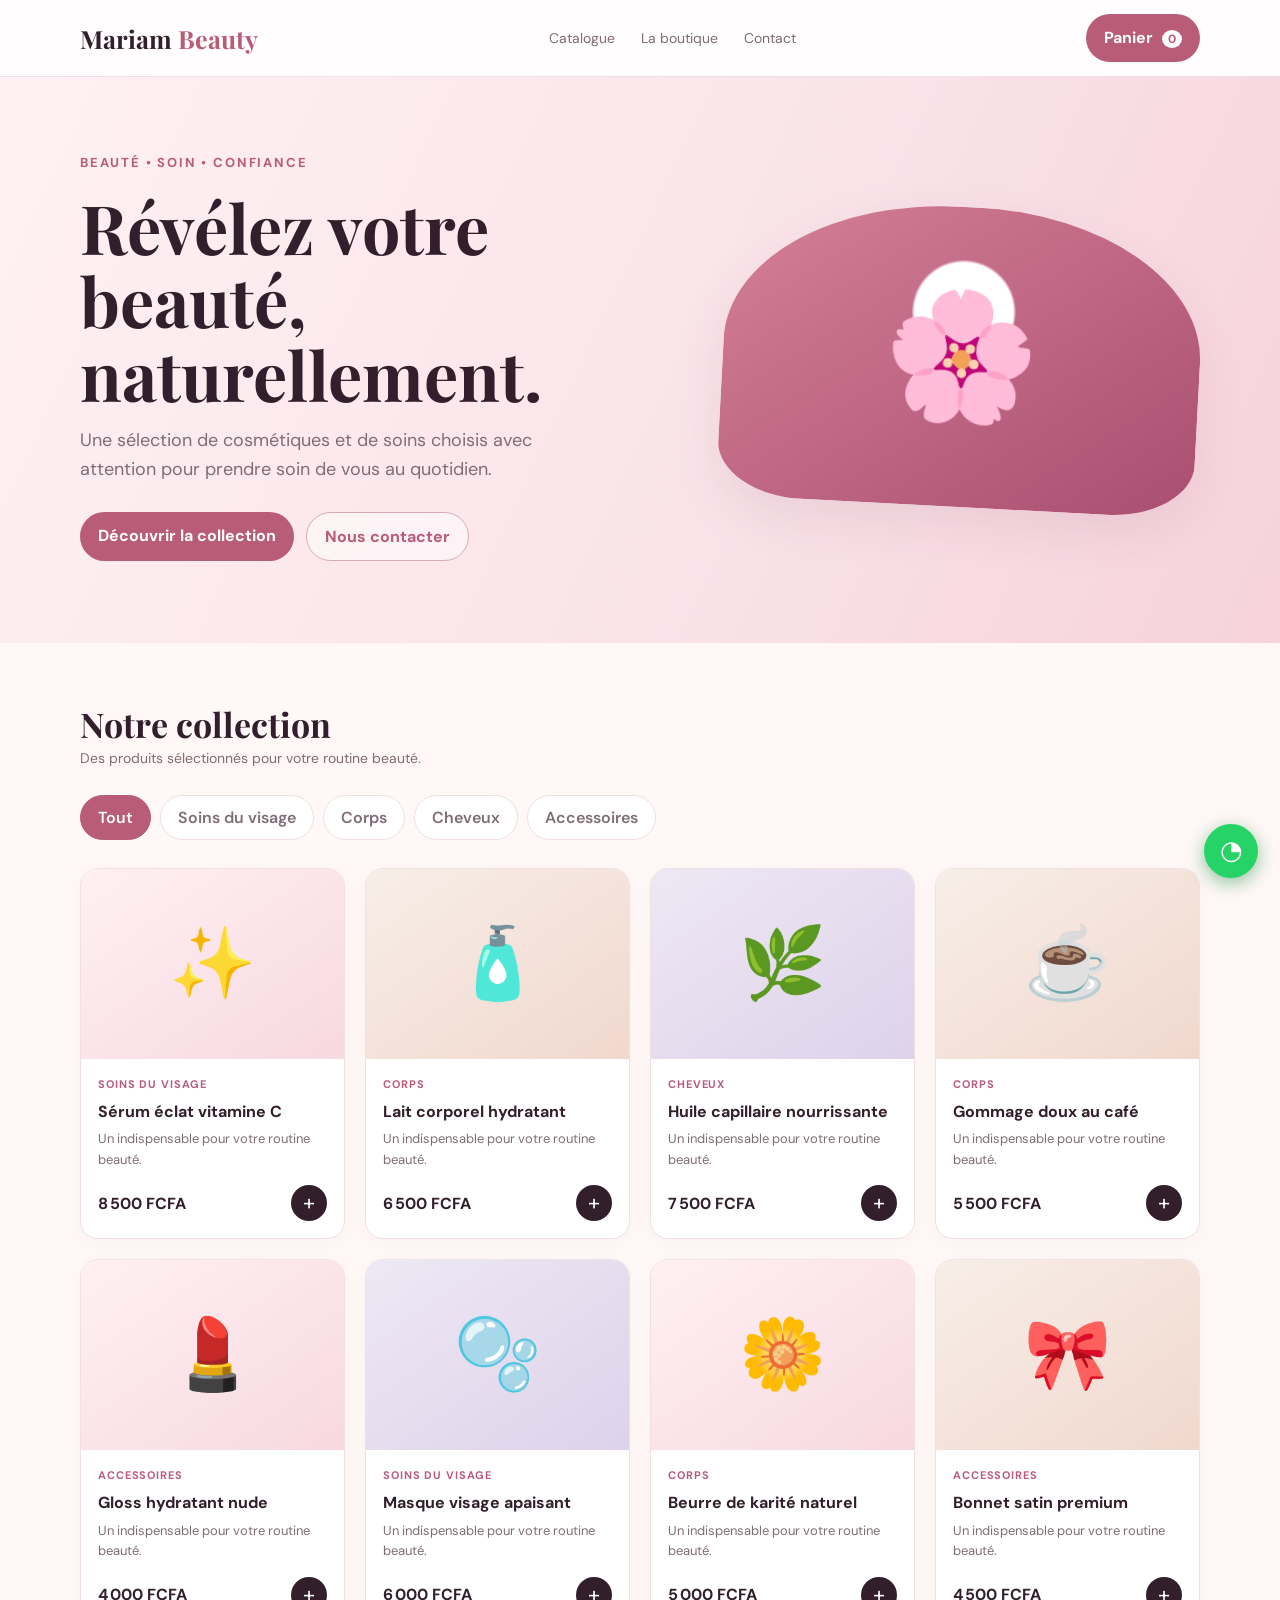
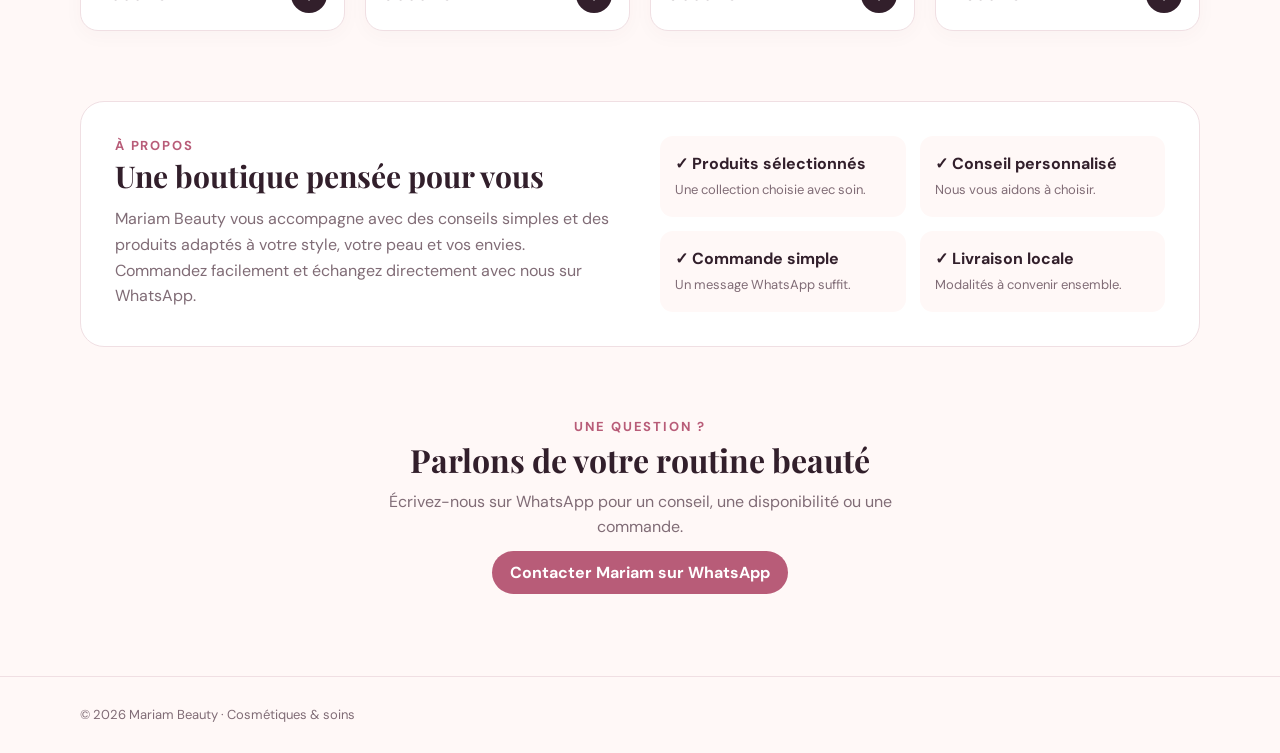
==== projects/mariam/index.html @ 1e23a553 "Add Mariam Beauty demo shop" ====
<!DOCTYPE html>
<html lang="fr">
<head>
  <meta charset="UTF-8">
  <meta name="viewport" content="width=device-width, initial-scale=1.0">
  <meta name="description" content="Mariam Beauty — boutique de cosmétiques et soins de beauté.">
  <title>Mariam Beauty — Cosmétiques & soins</title>
  <link rel="preconnect" href="https://fonts.googleapis.com">
  <link rel="preconnect" href="https://fonts.gstatic.com" crossorigin>
  <link href="https://fonts.googleapis.com/css2?family=DM+Sans:wght@400;500;600;700&family=Playfair+Display:wght@600;700&display=swap" rel="stylesheet">
  <style>
    :root{--ink:#321f2b;--muted:#806c76;--rose:#b85c78;--rose-dark:#93445e;--cream:#fff8f7;--line:#f0dfe3;--white:#fff;--shadow:0 18px 50px #6d354d18}
    *{box-sizing:border-box;margin:0;padding:0} body{font-family:"DM Sans",sans-serif;color:var(--ink);background:var(--cream);font-size:16px;line-height:1.6}
    a{text-decoration:none;color:inherit} button{font:inherit;cursor:pointer;border:0}.container{width:min(1120px,calc(100% - 40px));margin:auto}
    header{background:#fffdfd;border-bottom:1px solid var(--line);position:sticky;top:0;z-index:20}.nav{height:76px;display:flex;align-items:center;justify-content:space-between;gap:24px}
    .logo{font:700 25px "Playfair Display",serif;color:var(--ink)}.logo span{color:var(--rose)}.nav-links{display:flex;gap:26px;color:var(--muted);font-size:14px}.nav-links a:hover{color:var(--rose)}
    .cart-button,.primary{background:var(--rose);color:#fff;border-radius:99px;padding:11px 18px;font-weight:700}.cart-button:hover,.primary:hover{background:var(--rose-dark)}
    .cart-button span{background:#fff;color:var(--rose);border-radius:50%;padding:1px 6px;margin-left:5px;font-size:12px}
    .hero{padding:76px 0 82px;background:linear-gradient(115deg,#fff1f3,#f9e3e9 58%,#f7d2dc);overflow:hidden}.hero-grid{display:grid;grid-template-columns:1.1fr .9fr;align-items:center;gap:60px}.eyebrow{color:var(--rose);font-size:13px;font-weight:700;text-transform:uppercase;letter-spacing:.14em}.hero h1{font:700 clamp(40px,6vw,68px)/1.08 "Playfair Display",serif;margin:16px 0;color:var(--ink)}.hero p{max-width:510px;color:var(--muted);font-size:18px}.hero-actions{display:flex;gap:12px;margin-top:28px;flex-wrap:wrap}.secondary{padding:11px 18px;border:1px solid #d7a9b6;border-radius:99px;color:var(--rose);font-weight:700;background:#ffffff88}.hero-art{min-height:300px;border-radius:48% 48% 18% 18%;background:radial-gradient(circle at 50% 35%,#fff 0 16%,transparent 17%),linear-gradient(145deg,#d58098,#a94e70);display:grid;place-items:center;font-size:125px;box-shadow:var(--shadow);transform:rotate(3deg)}
    main{padding:58px 0 90px}.section-head{display:flex;justify-content:space-between;align-items:end;gap:20px;margin-bottom:25px}.section-head h2{font:700 34px "Playfair Display",serif}.section-head p{color:var(--muted);font-size:14px}
    .categories{display:flex;gap:9px;flex-wrap:wrap;margin-bottom:28px}.category{padding:9px 17px;border-radius:99px;background:#fff;border:1px solid var(--line);color:var(--muted);font-weight:600}.category.active,.category:hover{background:var(--rose);color:#fff;border-color:var(--rose)}
    .products{display:grid;grid-template-columns:repeat(4,1fr);gap:20px}.card{background:#fff;border:1px solid var(--line);border-radius:18px;overflow:hidden;box-shadow:0 5px 20px #6d354d08;transition:.25s}.card:hover{transform:translateY(-5px);box-shadow:var(--shadow)}.visual{height:190px;display:grid;place-items:center;font-size:70px;background:linear-gradient(145deg,#fff0f3,#f7d9e0)}.card:nth-child(2n) .visual{background:linear-gradient(145deg,#f7eee8,#f1d8ce)}.card:nth-child(3n) .visual{background:linear-gradient(145deg,#eee8f4,#ded2ea)}.card-body{padding:17px}.tag{color:var(--rose);font-size:11px;text-transform:uppercase;font-weight:700;letter-spacing:.08em}.card h3{font-size:16px;margin:5px 0}.card p{color:var(--muted);font-size:13px;min-height:42px}.card-foot{display:flex;align-items:center;justify-content:space-between;margin-top:14px}.price{font-weight:700;color:var(--ink)}.add{width:36px;height:36px;border-radius:50%;background:var(--ink);color:#fff;font-size:22px;line-height:1}.add:hover{background:var(--rose)}
    .about{margin-top:70px;background:#fff;border:1px solid var(--line);border-radius:24px;padding:34px;display:grid;grid-template-columns:1fr 1fr;gap:40px}.about h2{font:700 30px "Playfair Display",serif}.about p{color:var(--muted);margin-top:10px}.benefits{display:grid;grid-template-columns:1fr 1fr;gap:14px;align-content:center}.benefit{padding:15px;background:var(--cream);border-radius:13px}.benefit strong{display:block}.benefit span{font-size:13px;color:var(--muted)}
    .overlay{position:fixed;inset:0;background:#321f2b80;z-index:30;opacity:0;pointer-events:none;transition:.25s}.overlay.open{opacity:1;pointer-events:auto}.drawer{position:absolute;right:0;top:0;height:100%;width:min(430px,100%);background:#fff;padding:25px;display:flex;flex-direction:column;transform:translateX(100%);transition:.3s}.overlay.open .drawer{transform:none}.drawer-head{display:flex;justify-content:space-between;align-items:center;border-bottom:1px solid var(--line);padding-bottom:18px}.drawer-head h2{font:700 25px "Playfair Display",serif}.close{background:none;font-size:28px;color:var(--muted)}.cart-items{flex:1;overflow:auto;padding:20px 0}.empty{text-align:center;color:var(--muted);margin-top:60px}.cart-row{display:grid;grid-template-columns:48px 1fr auto;align-items:center;gap:12px;padding:12px 0;border-bottom:1px solid var(--line)}.cart-row .mini{height:48px;border-radius:10px;background:#f9e2e8;display:grid;place-items:center;font-size:24px}.cart-row small{display:block;color:var(--rose)}.qty{display:flex;align-items:center;gap:7px}.qty button{width:24px;height:24px;border-radius:50%;background:var(--cream)}.drawer-foot{border-top:1px solid var(--line);padding-top:18px}.total{display:flex;justify-content:space-between;font-weight:700;font-size:18px;margin-bottom:14px}.checkout{display:block;text-align:center;width:100%;padding:13px;border-radius:10px;background:#25d366;color:#fff;font-weight:700}.note{font-size:12px;color:var(--muted);text-align:center;margin-top:10px}
    footer{padding:28px 0;color:var(--muted);font-size:13px;border-top:1px solid var(--line)}.whatsapp{position:fixed;right:22px;bottom:22px;background:#25d366;color:#fff;width:54px;height:54px;border-radius:50%;display:grid;place-items:center;font-size:26px;box-shadow:0 5px 18px #1b8f4580;z-index:10}
    @media(max-width:800px){.nav-links{display:none}.hero-grid,.about{grid-template-columns:1fr}.hero-art{max-width:330px;margin:auto}.products{grid-template-columns:repeat(2,1fr)}.about{padding:25px}.section-head{display:block}.section-head p{margin-top:5px}}
    @media(max-width:480px){.container{width:min(100% - 28px,1120px)}.nav{height:68px}.hero{padding:55px 0}.products{grid-template-columns:1fr 1fr;gap:11px}.visual{height:140px;font-size:52px}.card-body{padding:12px}.card p{font-size:12px}.price{font-size:14px}.hero-art{min-height:220px;font-size:90px}.benefits{grid-template-columns:1fr}}
  </style>
</head>
<body>
  <header><div class="container nav"><a class="logo" href="#">Mariam <span>Beauty</span></a><nav class="nav-links"><a href="#catalogue">Catalogue</a><a href="#about">La boutique</a><a href="#contact">Contact</a></nav><button class="cart-button" id="openCart">Panier <span id="cartCount">0</span></button></div></header>
  <section class="hero"><div class="container hero-grid"><div><div class="eyebrow">Beauté • soin • confiance</div><h1>Révélez votre beauté, naturellement.</h1><p>Une sélection de cosmétiques et de soins choisis avec attention pour prendre soin de vous au quotidien.</p><div class="hero-actions"><a class="primary" href="#catalogue">Découvrir la collection</a><a class="secondary" href="#contact">Nous contacter</a></div></div><div class="hero-art" aria-label="Illustration de produits de beauté">🌸</div></div></section>
  <main class="container">
    <section id="catalogue"><div class="section-head"><div><h2>Notre collection</h2><p>Des produits sélectionnés pour votre routine beauté.</p></div></div><div class="categories"><button class="category active" data-category="all">Tout</button><button class="category" data-category="skincare">Soins du visage</button><button class="category" data-category="body">Corps</button><button class="category" data-category="hair">Cheveux</button><button class="category" data-category="accessories">Accessoires</button></div><div class="products" id="products"></div></section>
    <section class="about" id="about"><div><div class="eyebrow">À propos</div><h2>Une boutique pensée pour vous</h2><p>Mariam Beauty vous accompagne avec des conseils simples et des produits adaptés à votre style, votre peau et vos envies. Commandez facilement et échangez directement avec nous sur WhatsApp.</p></div><div class="benefits"><div class="benefit"><strong>✓ Produits sélectionnés</strong><span>Une collection choisie avec soin.</span></div><div class="benefit"><strong>✓ Conseil personnalisé</strong><span>Nous vous aidons à choisir.</span></div><div class="benefit"><strong>✓ Commande simple</strong><span>Un message WhatsApp suffit.</span></div><div class="benefit"><strong>✓ Livraison locale</strong><span>Modalités à convenir ensemble.</span></div></div></section>
    <section id="contact" style="padding-top:70px;text-align:center"><div class="eyebrow">Une question ?</div><h2 style="font:700 32px 'Playfair Display',serif">Parlons de votre routine beauté</h2><p style="color:var(--muted);margin:8px auto 20px;max-width:550px">Écrivez-nous sur WhatsApp pour un conseil, une disponibilité ou une commande.</p><a class="primary" id="contactLink" href="#" target="_blank">Contacter Mariam sur WhatsApp</a></section>
  </main>
  <footer><div class="container">© 2026 Mariam Beauty · Cosmétiques & soins</div></footer>
  <a class="whatsapp" id="floatingWhatsapp" href="#" target="_blank" aria-label="Contacter Mariam sur WhatsApp">◔</a>
  <div class="overlay" id="overlay"><aside class="drawer"><div class="drawer-head"><h2>Votre panier</h2><button class="close" id="closeCart" aria-label="Fermer">×</button></div><div class="cart-items" id="cartItems"><div class="empty">Votre panier est vide.<br>Ajoutez un produit pour commencer.</div></div><div class="drawer-foot"><div class="total"><span>Total estimé</span><span id="cartTotal">0 FCFA</span></div><a class="checkout" id="checkout" href="#" target="_blank">Commander sur WhatsApp</a><p class="note">La commande sera confirmée avec Mariam par WhatsApp.</p></div></aside></div>
  <script>
    // Remplacer ce numéro par le WhatsApp réel de la boutique avant livraison.
    const SHOP_WHATSAPP = "22670000000";
    const products = [
      {id:1,name:"Sérum éclat vitamine C",category:"skincare",label:"Soins du visage",price:8500,emoji:"✨"},
      {id:2,name:"Lait corporel hydratant",category:"body",label:"Corps",price:6500,emoji:"🧴"},
      {id:3,name:"Huile capillaire nourrissante",category:"hair",label:"Cheveux",price:7500,emoji:"🌿"},
      {id:4,name:"Gommage doux au café",category:"body",label:"Corps",price:5500,emoji:"☕"},
      {id:5,name:"Gloss hydratant nude",category:"accessories",label:"Accessoires",price:4000,emoji:"💄"},
      {id:6,name:"Masque visage apaisant",category:"skincare",label:"Soins du visage",price:6000,emoji:"🫧"},
      {id:7,name:"Beurre de karité naturel",category:"body",label:"Corps",price:5000,emoji:"🌼"},
      {id:8,name:"Bonnet satin premium",category:"accessories",label:"Accessoires",price:4500,emoji:"🎀"}
    ];
    let cart = [];
    const money = value => `${value.toLocaleString("fr-FR")} FCFA`;
    const whatsapp = message => `https://wa.me/${SHOP_WHATSAPP}?text=${encodeURIComponent(message)}`;
    function renderProducts(category = "all") {
      document.querySelector("#products").innerHTML = products.filter(p => category === "all" || p.category === category).map(p => `<article class="card"><div class="visual">${p.emoji}</div><div class="card-body"><div class="tag">${p.label}</div><h3>${p.name}</h3><p>Un indispensable pour votre routine beauté.</p><div class="card-foot"><span class="price">${money(p.price)}</span><button class="add" data-add="${p.id}" aria-label="Ajouter ${p.name}">+</button></div></div></article>`).join("");
    }
    function renderCart() {
      const items = cart.map(item => { const p = products.find(product => product.id === item.id); return `<div class="cart-row"><div class="mini">${p.emoji}</div><div><strong>${p.name}</strong><small>${money(p.price)}</small></div><div class="qty"><button data-minus="${p.id}">−</button><b>${item.qty}</b><button data-plus="${p.id}">+</button></div></div>`; }).join("");
      document.querySelector("#cartItems").innerHTML = items || '<div class="empty">Votre panier est vide.<br>Ajoutez un produit pour commencer.</div>';
      const count = cart.reduce((sum, item) => sum + item.qty, 0), total = cart.reduce((sum, item) => sum + products.find(p => p.id === item.id).price * item.qty, 0);
      document.querySelector("#cartCount").textContent = count; document.querySelector("#cartTotal").textContent = money(total);
      const summary = cart.map(item => { const p = products.find(product => product.id === item.id); return `- ${p.name} x${item.qty}`; }).join("%0A");
      const order = `Bonjour Mariam, je souhaite commander :%0A${summary}%0A%0ATotal estimé : ${money(total)}`;
      document.querySelector("#checkout").href = whatsapp(order);
    }
    document.addEventListener("click", event => {
      const add = event.target.closest("[data-add]"); if (add) { const id = Number(add.dataset.add), item = cart.find(i => i.id === id); item ? item.qty++ : cart.push({id,qty:1}); renderCart(); }
      const plus = event.target.closest("[data-plus]"); if (plus) { cart.find(i => i.id === Number(plus.dataset.plus)).qty++; renderCart(); }
      const minus = event.target.closest("[data-minus]"); if (minus) { const item = cart.find(i => i.id === Number(minus.dataset.minus)); item.qty--; if (!item.qty) cart = cart.filter(i => i !== item); renderCart(); }
      const category = event.target.closest("[data-category]"); if (category) { document.querySelectorAll(".category").forEach(btn => btn.classList.remove("active")); category.classList.add("active"); renderProducts(category.dataset.category); }
    });
    const message = "Bonjour Mariam, je souhaite avoir des informations sur vos produits.";
    document.querySelector("#contactLink").href = whatsapp(message); document.querySelector("#floatingWhatsapp").href = whatsapp(message);
    document.querySelector("#openCart").onclick = () => document.querySelector("#overlay").classList.add("open");
    document.querySelector("#closeCart").onclick = () => document.querySelector("#overlay").classList.remove("open");
    document.querySelector("#overlay").onclick = event => { if (event.target.id === "overlay") event.currentTarget.classList.remove("open"); };
    renderProducts(); renderCart();
  </script>
</body>
</html>
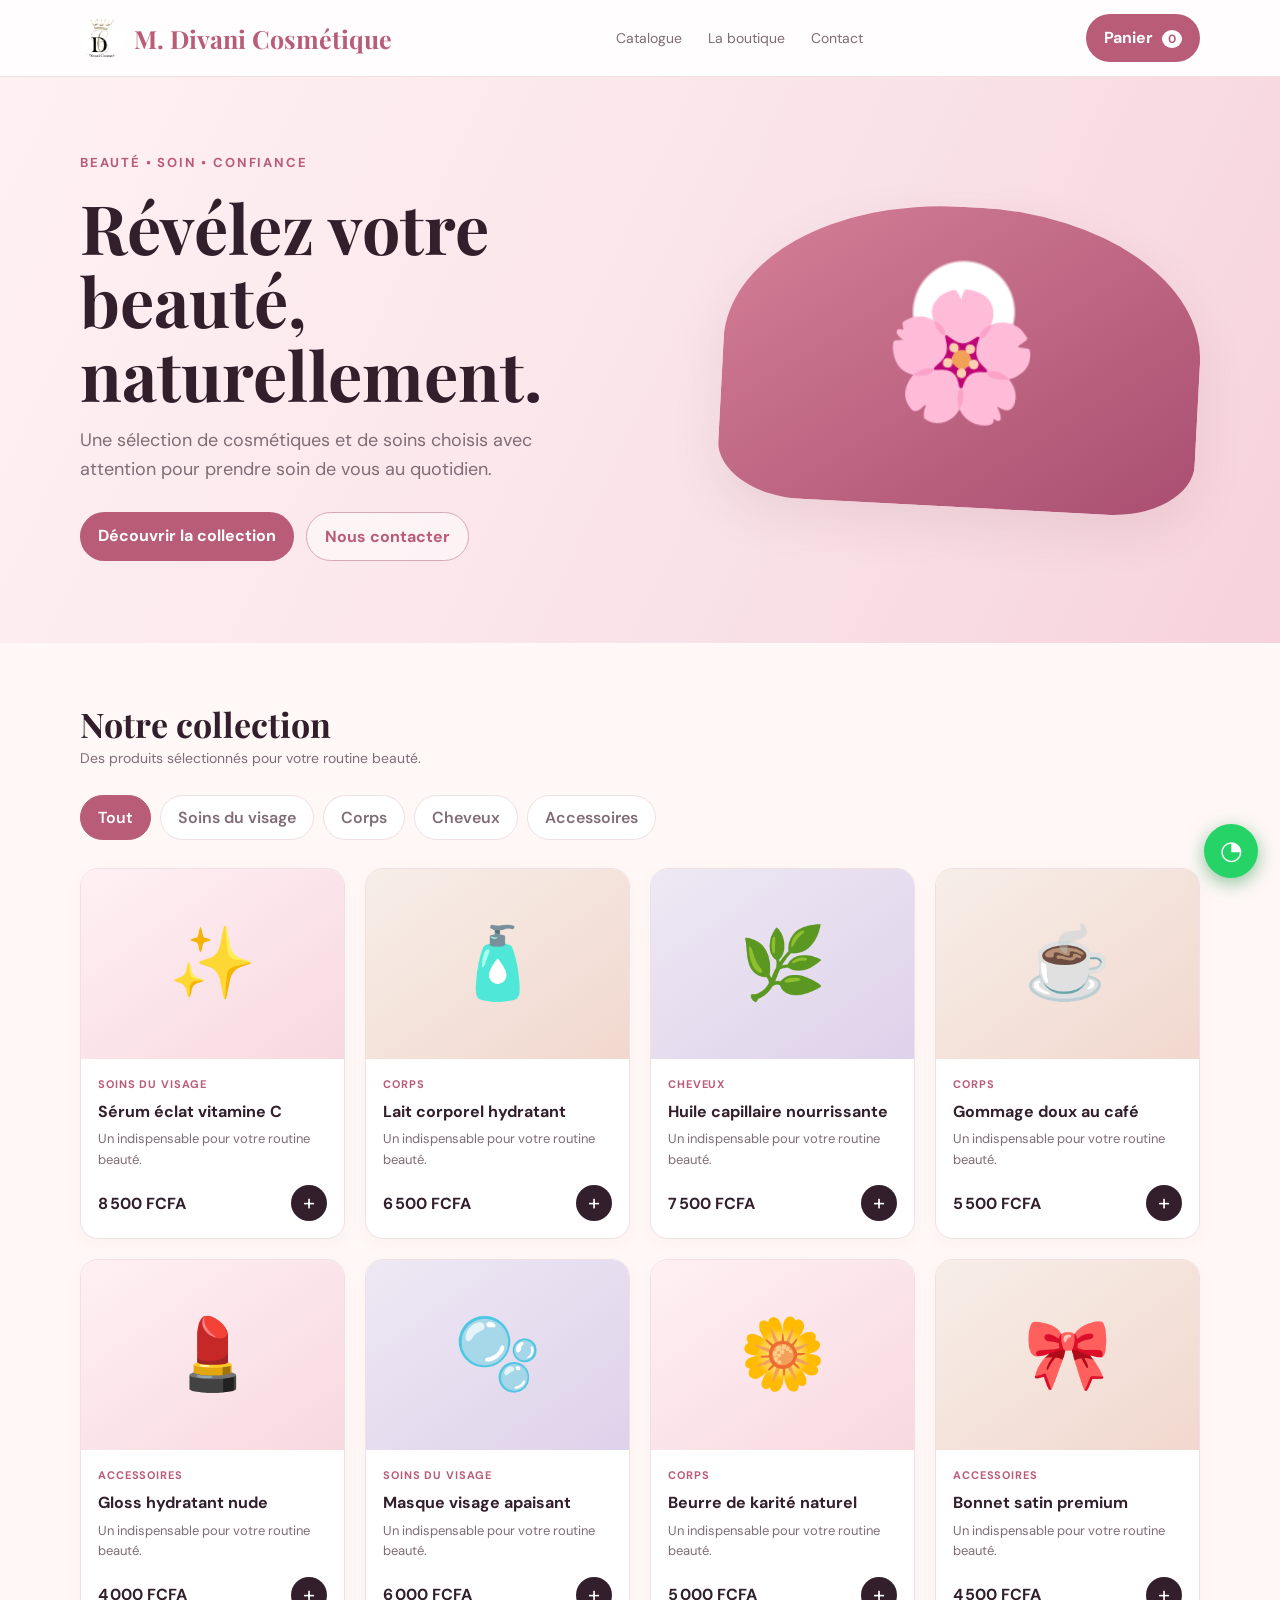
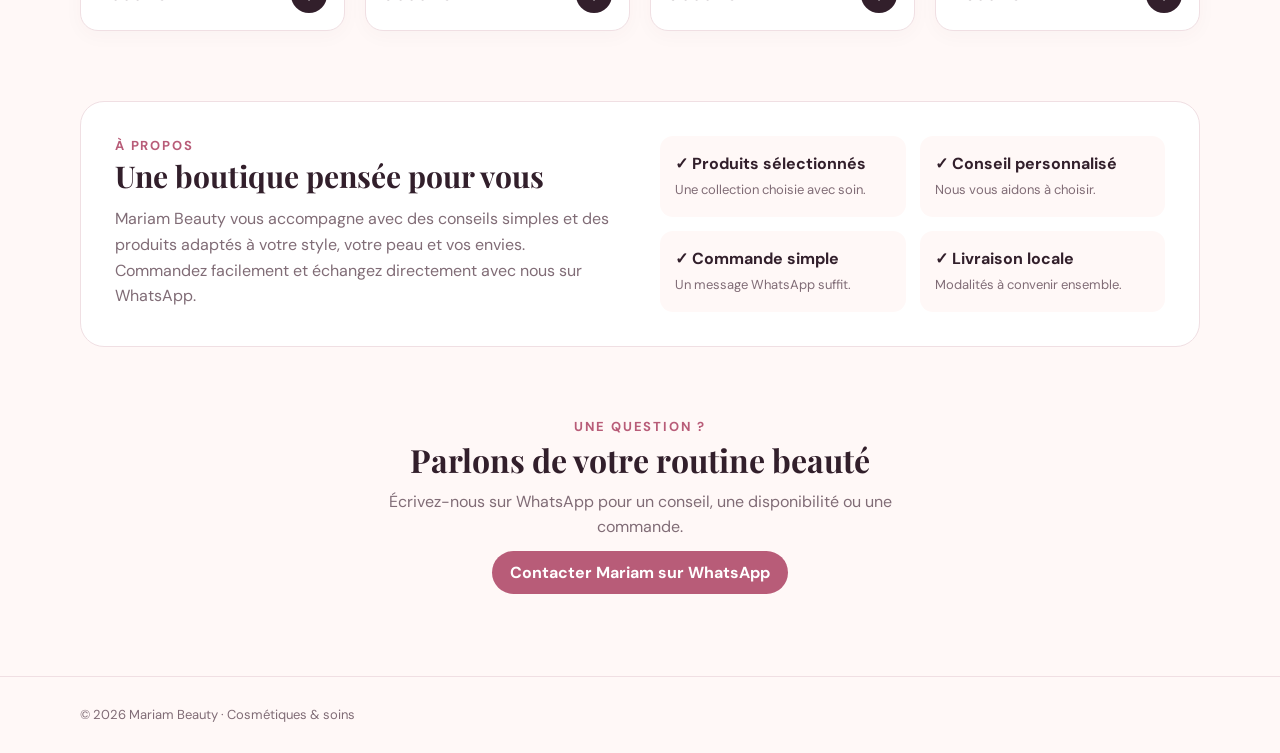
==== commit ec936e16: "Use Mariam Cosmétique logo in demo" ====
--- a/projects/mariam/index.html
+++ b/projects/mariam/index.html
@@ -13,7 +13,7 @@
     *{box-sizing:border-box;margin:0;padding:0} body{font-family:"DM Sans",sans-serif;color:var(--ink);background:var(--cream);font-size:16px;line-height:1.6}
     a{text-decoration:none;color:inherit} button{font:inherit;cursor:pointer;border:0}.container{width:min(1120px,calc(100% - 40px));margin:auto}
     header{background:#fffdfd;border-bottom:1px solid var(--line);position:sticky;top:0;z-index:20}.nav{height:76px;display:flex;align-items:center;justify-content:space-between;gap:24px}
-    .logo{font:700 25px "Playfair Display",serif;color:var(--ink)}.logo span{color:var(--rose)}.nav-links{display:flex;gap:26px;color:var(--muted);font-size:14px}.nav-links a:hover{color:var(--rose)}
+    .logo{display:flex;align-items:center;gap:10px;font:700 25px "Playfair Display",serif;color:var(--ink)}.logo img{width:44px;height:44px;object-fit:contain;border-radius:50%}.logo span{color:var(--rose)}.nav-links{display:flex;gap:26px;color:var(--muted);font-size:14px}.nav-links a:hover{color:var(--rose)}
     .cart-button,.primary{background:var(--rose);color:#fff;border-radius:99px;padding:11px 18px;font-weight:700}.cart-button:hover,.primary:hover{background:var(--rose-dark)}
     .cart-button span{background:#fff;color:var(--rose);border-radius:50%;padding:1px 6px;margin-left:5px;font-size:12px}
     .hero{padding:76px 0 82px;background:linear-gradient(115deg,#fff1f3,#f9e3e9 58%,#f7d2dc);overflow:hidden}.hero-grid{display:grid;grid-template-columns:1.1fr .9fr;align-items:center;gap:60px}.eyebrow{color:var(--rose);font-size:13px;font-weight:700;text-transform:uppercase;letter-spacing:.14em}.hero h1{font:700 clamp(40px,6vw,68px)/1.08 "Playfair Display",serif;margin:16px 0;color:var(--ink)}.hero p{max-width:510px;color:var(--muted);font-size:18px}.hero-actions{display:flex;gap:12px;margin-top:28px;flex-wrap:wrap}.secondary{padding:11px 18px;border:1px solid #d7a9b6;border-radius:99px;color:var(--rose);font-weight:700;background:#ffffff88}.hero-art{min-height:300px;border-radius:48% 48% 18% 18%;background:radial-gradient(circle at 50% 35%,#fff 0 16%,transparent 17%),linear-gradient(145deg,#d58098,#a94e70);display:grid;place-items:center;font-size:125px;box-shadow:var(--shadow);transform:rotate(3deg)}
@@ -28,7 +28,7 @@
   </style>
 </head>
 <body>
-  <header><div class="container nav"><a class="logo" href="#">Mariam <span>Beauty</span></a><nav class="nav-links"><a href="#catalogue">Catalogue</a><a href="#about">La boutique</a><a href="#contact">Contact</a></nav><button class="cart-button" id="openCart">Panier <span id="cartCount">0</span></button></div></header>
+  <header><div class="container nav"><a class="logo" href="#"><img src="assets/logo.png" alt="Logo M. Divani Cosmétique"><span>M. Divani Cosmétique</span></a><nav class="nav-links"><a href="#catalogue">Catalogue</a><a href="#about">La boutique</a><a href="#contact">Contact</a></nav><button class="cart-button" id="openCart">Panier <span id="cartCount">0</span></button></div></header>
   <section class="hero"><div class="container hero-grid"><div><div class="eyebrow">Beauté • soin • confiance</div><h1>Révélez votre beauté, naturellement.</h1><p>Une sélection de cosmétiques et de soins choisis avec attention pour prendre soin de vous au quotidien.</p><div class="hero-actions"><a class="primary" href="#catalogue">Découvrir la collection</a><a class="secondary" href="#contact">Nous contacter</a></div></div><div class="hero-art" aria-label="Illustration de produits de beauté">🌸</div></div></section>
   <main class="container">
     <section id="catalogue"><div class="section-head"><div><h2>Notre collection</h2><p>Des produits sélectionnés pour votre routine beauté.</p></div></div><div class="categories"><button class="category active" data-category="all">Tout</button><button class="category" data-category="skincare">Soins du visage</button><button class="category" data-category="body">Corps</button><button class="category" data-category="hair">Cheveux</button><button class="category" data-category="accessories">Accessoires</button></div><div class="products" id="products"></div></section>
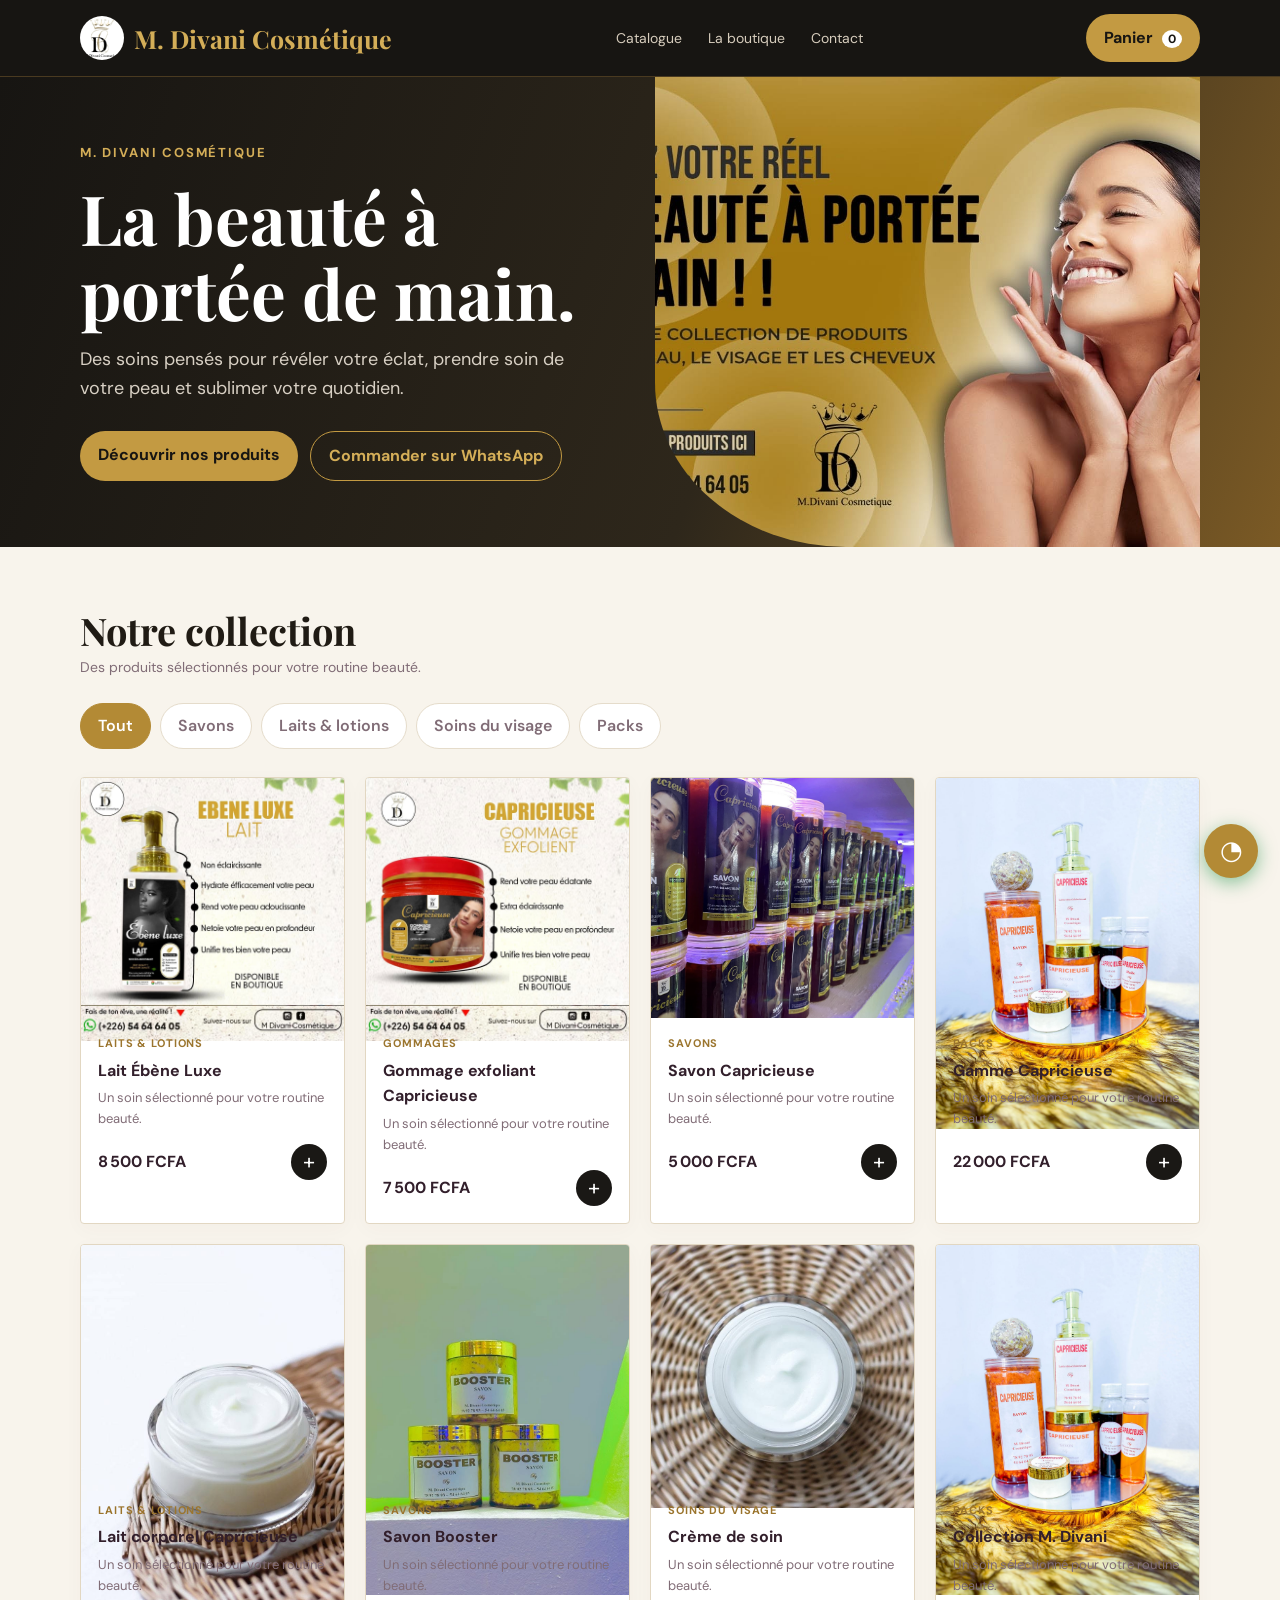
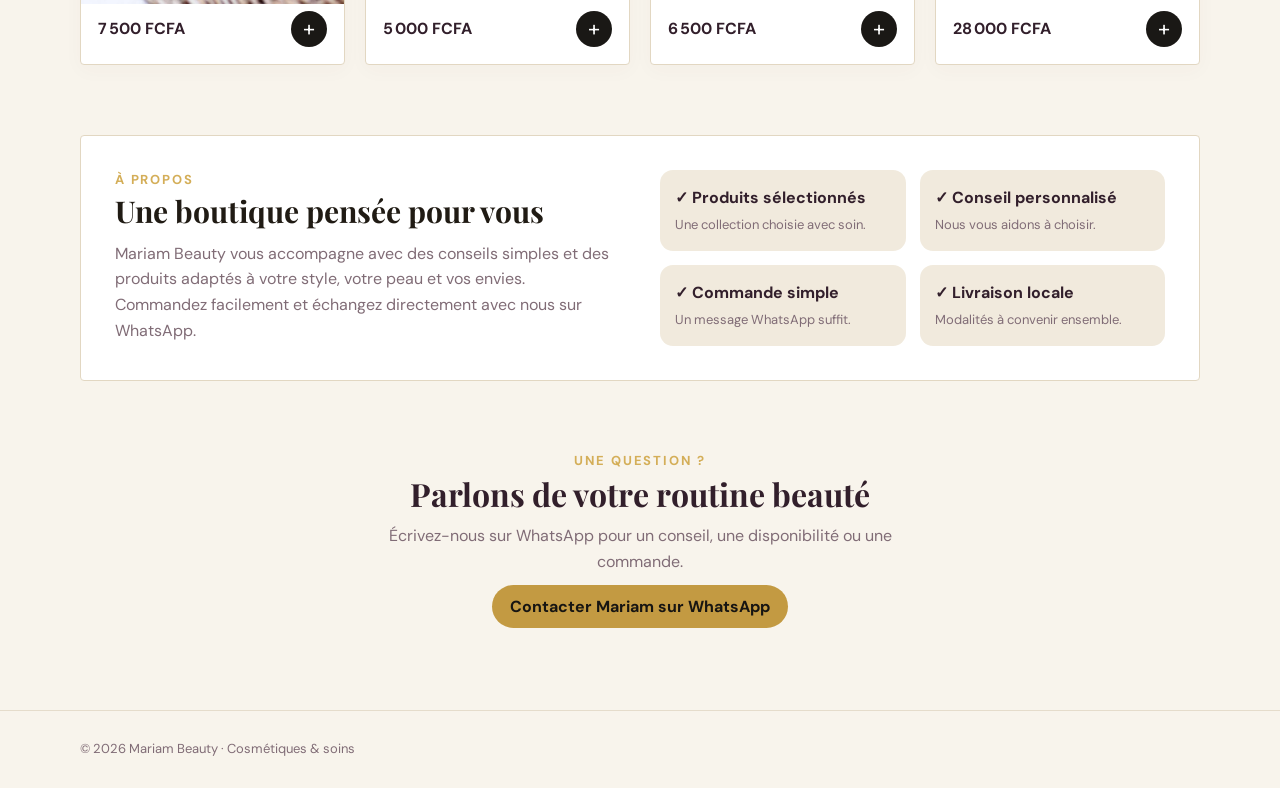
==== commit 97a0feff: "Redesign Mariam demo with branded product imagery" ====
--- a/projects/mariam/index.html
+++ b/projects/mariam/index.html
@@ -25,13 +25,19 @@
     footer{padding:28px 0;color:var(--muted);font-size:13px;border-top:1px solid var(--line)}.whatsapp{position:fixed;right:22px;bottom:22px;background:#25d366;color:#fff;width:54px;height:54px;border-radius:50%;display:grid;place-items:center;font-size:26px;box-shadow:0 5px 18px #1b8f4580;z-index:10}
     @media(max-width:800px){.nav-links{display:none}.hero-grid,.about{grid-template-columns:1fr}.hero-art{max-width:330px;margin:auto}.products{grid-template-columns:repeat(2,1fr)}.about{padding:25px}.section-head{display:block}.section-head p{margin-top:5px}}
     @media(max-width:480px){.container{width:min(100% - 28px,1120px)}.nav{height:68px}.hero{padding:55px 0}.products{grid-template-columns:1fr 1fr;gap:11px}.visual{height:140px;font-size:52px}.card-body{padding:12px}.card p{font-size:12px}.price{font-size:14px}.hero-art{min-height:220px;font-size:90px}.benefits{grid-template-columns:1fr}}
+    /* M. Divani visual direction */
+    :root{--primary:#b38a35;--primary-dark:#8b6821;--accent:#161616;--dark:#111;--dark2:#28231a;--rose:#b38a35;--rose-dark:#8b6821;--cream:#f8f4ec;--line:#e5dccb;--shadow:0 18px 55px #5b431b22}
+    header{background:#171512;color:#fff;border-bottom-color:#4a3a20}.logo{color:#fff}.logo span{color:#d4ae58}.nav-links{color:#d7cdbd}.nav-links a:hover{color:#d4ae58}.cart-button{background:#c39a42;color:#171512}.cart-button span{color:#171512}
+    .hero{background:linear-gradient(110deg,#171512 0%,#2e271b 58%,#7b5a25 100%);padding:0;color:#fff}.hero-grid{grid-template-columns:1fr 1fr;gap:30px}.hero h1{color:#fff;font-size:clamp(38px,5.4vw,70px)}.hero p{color:#d8d0c4}.hero-art{min-height:470px;border-radius:0;background:none;transform:none;box-shadow:none;position:relative}.hero-art img{width:100%;height:100%;min-height:470px;object-fit:cover;object-position:center;border-radius:0 0 0 35%;filter:saturate(.9)}
+    .eyebrow{color:#d4ae58}.primary{background:#c39a42;color:#171512}.secondary{border-color:#c39a42;color:#d4ae58;background:transparent}
+    main{background:#f8f4ec}.section-head h2,.about h2,.drawer-head h2{color:#201b14}.section-head h2{font-size:38px}.category.active,.category:hover{background:#b38a35;border-color:#b38a35}.card{border-color:#e2d7c2;border-radius:4px}.card:hover{border-color:#b38a35}.visual{height:240px;background:#f1eadd!important;padding:0}.visual img{width:100%;height:100%;object-fit:cover}.tag{color:#9b752e}.add{background:#1a1815}.add:hover{background:#b38a35}    .about{border-radius:4px;border-color:#e2d7c2}.benefit{background:#f1eadd}.whatsapp{background:#b38a35}.checkout{background:#25d366}.cart-row .mini img{width:48px;height:48px;object-fit:cover;border-radius:10px}
   </style>
 </head>
 <body>
   <header><div class="container nav"><a class="logo" href="#"><img src="assets/logo.png" alt="Logo M. Divani Cosmétique"><span>M. Divani Cosmétique</span></a><nav class="nav-links"><a href="#catalogue">Catalogue</a><a href="#about">La boutique</a><a href="#contact">Contact</a></nav><button class="cart-button" id="openCart">Panier <span id="cartCount">0</span></button></div></header>
-  <section class="hero"><div class="container hero-grid"><div><div class="eyebrow">Beauté • soin • confiance</div><h1>Révélez votre beauté, naturellement.</h1><p>Une sélection de cosmétiques et de soins choisis avec attention pour prendre soin de vous au quotidien.</p><div class="hero-actions"><a class="primary" href="#catalogue">Découvrir la collection</a><a class="secondary" href="#contact">Nous contacter</a></div></div><div class="hero-art" aria-label="Illustration de produits de beauté">🌸</div></div></section>
+  <section class="hero"><div class="container hero-grid"><div><div class="eyebrow">M. Divani Cosmétique</div><h1>La beauté à portée de main.</h1><p>Des soins pensés pour révéler votre éclat, prendre soin de votre peau et sublimer votre quotidien.</p><div class="hero-actions"><a class="primary" href="#catalogue">Découvrir nos produits</a><a class="secondary" href="#contact">Commander sur WhatsApp</a></div></div><div class="hero-art" aria-label="Collection M. Divani Cosmétique"><img src="assets/hero.png" alt="M. Divani Cosmétique — la beauté à portée de main"></div></div></section>
   <main class="container">
-    <section id="catalogue"><div class="section-head"><div><h2>Notre collection</h2><p>Des produits sélectionnés pour votre routine beauté.</p></div></div><div class="categories"><button class="category active" data-category="all">Tout</button><button class="category" data-category="skincare">Soins du visage</button><button class="category" data-category="body">Corps</button><button class="category" data-category="hair">Cheveux</button><button class="category" data-category="accessories">Accessoires</button></div><div class="products" id="products"></div></section>
+    <section id="catalogue"><div class="section-head"><div><h2>Notre collection</h2><p>Des produits sélectionnés pour votre routine beauté.</p></div></div><div class="categories"><button class="category active" data-category="all">Tout</button><button class="category" data-category="soaps">Savons</button><button class="category" data-category="body">Laits & lotions</button><button class="category" data-category="skincare">Soins du visage</button><button class="category" data-category="packs">Packs</button></div><div class="products" id="products"></div></section>
     <section class="about" id="about"><div><div class="eyebrow">À propos</div><h2>Une boutique pensée pour vous</h2><p>Mariam Beauty vous accompagne avec des conseils simples et des produits adaptés à votre style, votre peau et vos envies. Commandez facilement et échangez directement avec nous sur WhatsApp.</p></div><div class="benefits"><div class="benefit"><strong>✓ Produits sélectionnés</strong><span>Une collection choisie avec soin.</span></div><div class="benefit"><strong>✓ Conseil personnalisé</strong><span>Nous vous aidons à choisir.</span></div><div class="benefit"><strong>✓ Commande simple</strong><span>Un message WhatsApp suffit.</span></div><div class="benefit"><strong>✓ Livraison locale</strong><span>Modalités à convenir ensemble.</span></div></div></section>
     <section id="contact" style="padding-top:70px;text-align:center"><div class="eyebrow">Une question ?</div><h2 style="font:700 32px 'Playfair Display',serif">Parlons de votre routine beauté</h2><p style="color:var(--muted);margin:8px auto 20px;max-width:550px">Écrivez-nous sur WhatsApp pour un conseil, une disponibilité ou une commande.</p><a class="primary" id="contactLink" href="#" target="_blank">Contacter Mariam sur WhatsApp</a></section>
   </main>
@@ -42,23 +48,23 @@
     // Remplacer ce numéro par le WhatsApp réel de la boutique avant livraison.
     const SHOP_WHATSAPP = "22670000000";
     const products = [
-      {id:1,name:"Sérum éclat vitamine C",category:"skincare",label:"Soins du visage",price:8500,emoji:"✨"},
-      {id:2,name:"Lait corporel hydratant",category:"body",label:"Corps",price:6500,emoji:"🧴"},
-      {id:3,name:"Huile capillaire nourrissante",category:"hair",label:"Cheveux",price:7500,emoji:"🌿"},
-      {id:4,name:"Gommage doux au café",category:"body",label:"Corps",price:5500,emoji:"☕"},
-      {id:5,name:"Gloss hydratant nude",category:"accessories",label:"Accessoires",price:4000,emoji:"💄"},
-      {id:6,name:"Masque visage apaisant",category:"skincare",label:"Soins du visage",price:6000,emoji:"🫧"},
-      {id:7,name:"Beurre de karité naturel",category:"body",label:"Corps",price:5000,emoji:"🌼"},
-      {id:8,name:"Bonnet satin premium",category:"accessories",label:"Accessoires",price:4500,emoji:"🎀"}
+      {id:1,name:"Lait Ébène Luxe",category:"body",label:"Laits & lotions",price:8500,image:"assets/ebene-luxe.png"},
+      {id:2,name:"Gommage exfoliant Capricieuse",category:"body",label:"Gommages",price:7500,image:"assets/capricieuse-gommage.png"},
+      {id:3,name:"Savon Capricieuse",category:"body",label:"Savons",price:5000,image:"assets/products-row.png"},
+      {id:4,name:"Gamme Capricieuse",category:"packs",label:"Packs",price:22000,image:"assets/products-set.png"},
+      {id:5,name:"Lait corporel Capricieuse",category:"body",label:"Laits & lotions",price:7500,image:"assets/cream-side.png"},
+      {id:6,name:"Savon Booster",category:"soaps",label:"Savons",price:5000,image:"assets/booster.png"},
+      {id:7,name:"Crème de soin",category:"skincare",label:"Soins du visage",price:6500,image:"assets/cream-top.png"},
+      {id:8,name:"Collection M. Divani",category:"packs",label:"Packs",price:28000,image:"assets/products-set.png"}
     ];
     let cart = [];
     const money = value => `${value.toLocaleString("fr-FR")} FCFA`;
     const whatsapp = message => `https://wa.me/${SHOP_WHATSAPP}?text=${encodeURIComponent(message)}`;
     function renderProducts(category = "all") {
-      document.querySelector("#products").innerHTML = products.filter(p => category === "all" || p.category === category).map(p => `<article class="card"><div class="visual">${p.emoji}</div><div class="card-body"><div class="tag">${p.label}</div><h3>${p.name}</h3><p>Un indispensable pour votre routine beauté.</p><div class="card-foot"><span class="price">${money(p.price)}</span><button class="add" data-add="${p.id}" aria-label="Ajouter ${p.name}">+</button></div></div></article>`).join("");
+      document.querySelector("#products").innerHTML = products.filter(p => category === "all" || p.category === category).map(p => `<article class="card"><div class="visual"><img src="${p.image}" alt="${p.name}"></div><div class="card-body"><div class="tag">${p.label}</div><h3>${p.name}</h3><p>Un soin sélectionné pour votre routine beauté.</p><div class="card-foot"><span class="price">${money(p.price)}</span><button class="add" data-add="${p.id}" aria-label="Ajouter ${p.name}">+</button></div></div></article>`).join("");
     }
     function renderCart() {
-      const items = cart.map(item => { const p = products.find(product => product.id === item.id); return `<div class="cart-row"><div class="mini">${p.emoji}</div><div><strong>${p.name}</strong><small>${money(p.price)}</small></div><div class="qty"><button data-minus="${p.id}">−</button><b>${item.qty}</b><button data-plus="${p.id}">+</button></div></div>`; }).join("");
+      const items = cart.map(item => { const p = products.find(product => product.id === item.id); return `<div class="cart-row"><div class="mini"><img src="${p.image}" alt=""></div><div><strong>${p.name}</strong><small>${money(p.price)}</small></div><div class="qty"><button data-minus="${p.id}">−</button><b>${item.qty}</b><button data-plus="${p.id}">+</button></div></div>`; }).join("");
       document.querySelector("#cartItems").innerHTML = items || '<div class="empty">Votre panier est vide.<br>Ajoutez un produit pour commencer.</div>';
       const count = cart.reduce((sum, item) => sum + item.qty, 0), total = cart.reduce((sum, item) => sum + products.find(p => p.id === item.id).price * item.qty, 0);
       document.querySelector("#cartCount").textContent = count; document.querySelector("#cartTotal").textContent = money(total);
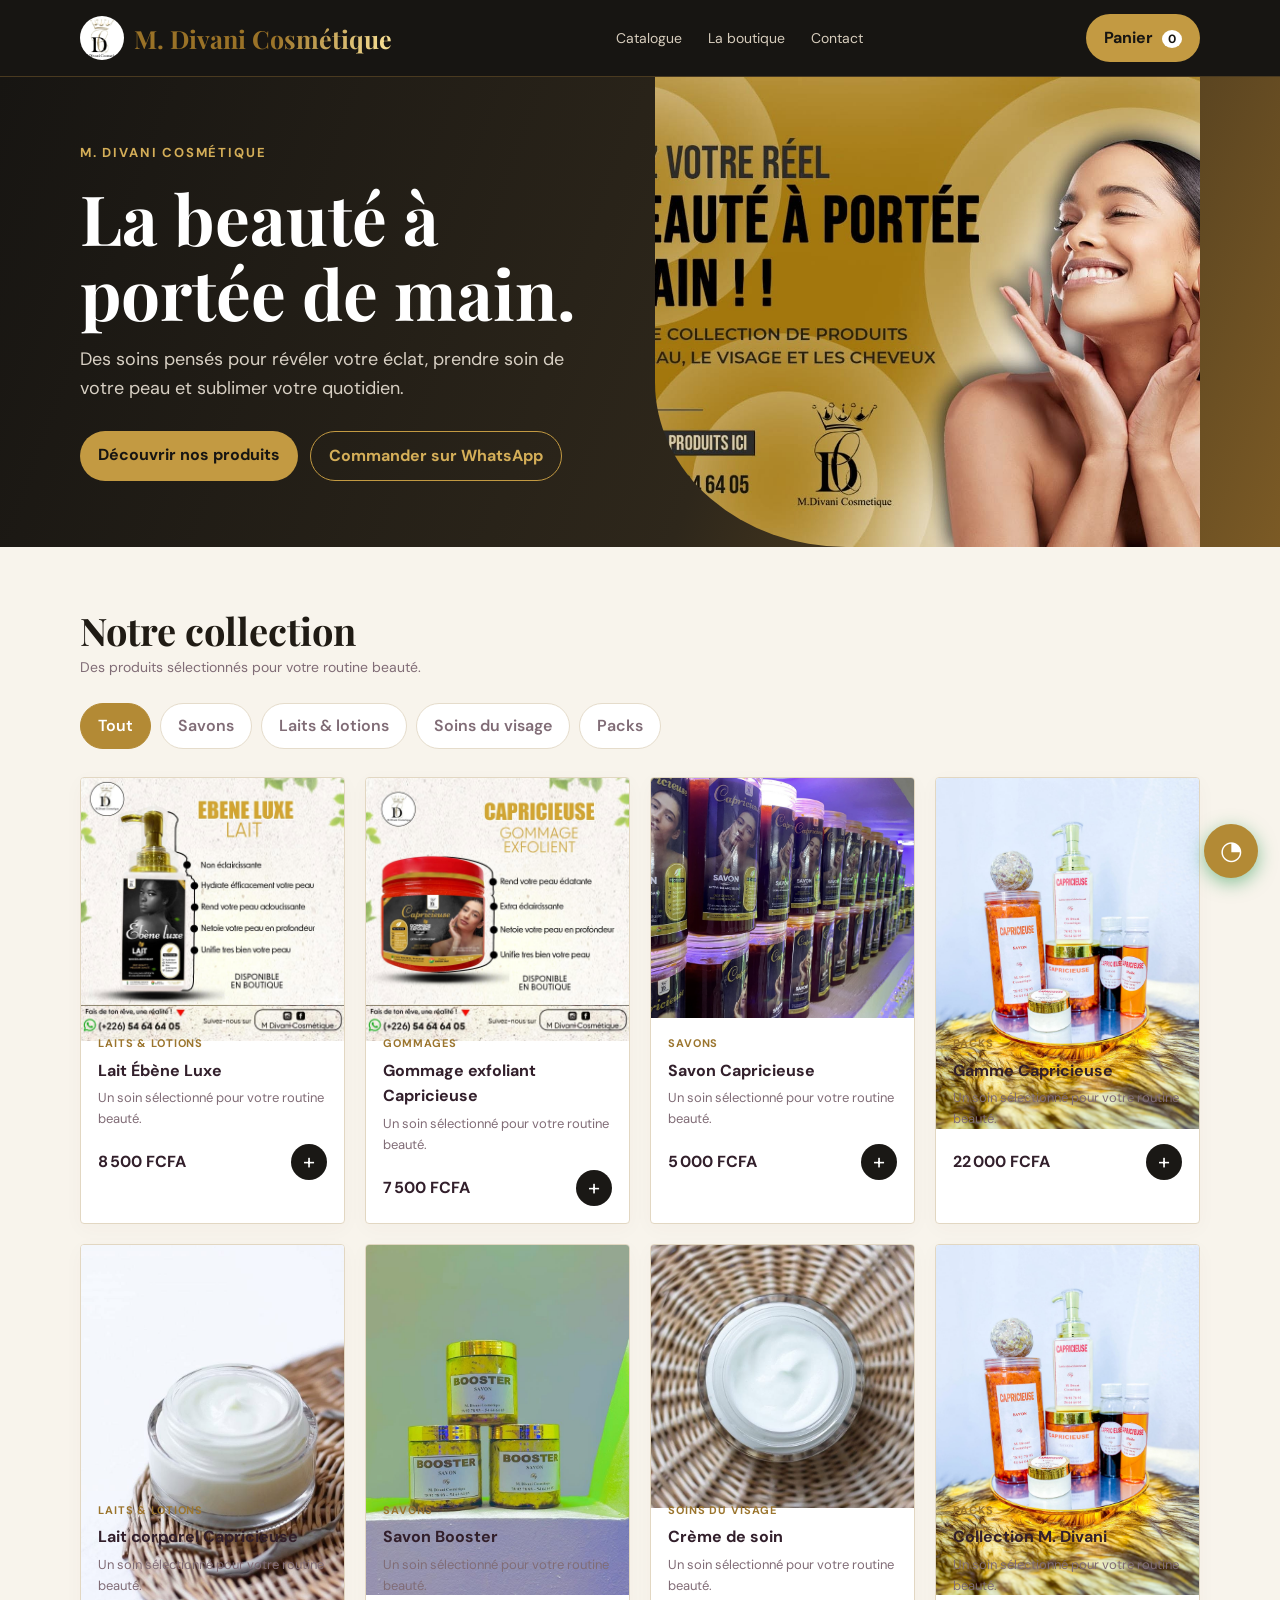
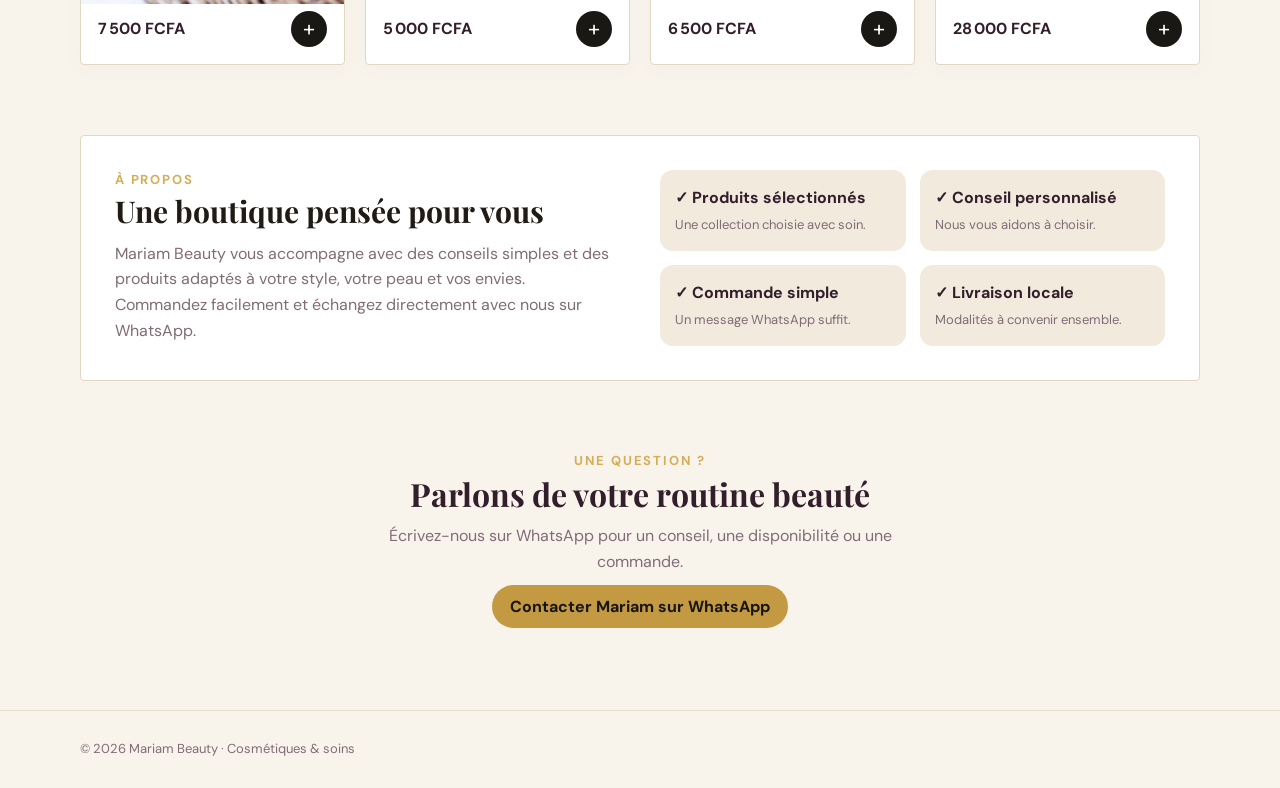
==== commit 261f9aeb: "Animate Mariam Cosmétique branding" ====
--- a/projects/mariam/index.html
+++ b/projects/mariam/index.html
@@ -31,6 +31,16 @@
     .hero{background:linear-gradient(110deg,#171512 0%,#2e271b 58%,#7b5a25 100%);padding:0;color:#fff}.hero-grid{grid-template-columns:1fr 1fr;gap:30px}.hero h1{color:#fff;font-size:clamp(38px,5.4vw,70px)}.hero p{color:#d8d0c4}.hero-art{min-height:470px;border-radius:0;background:none;transform:none;box-shadow:none;position:relative}.hero-art img{width:100%;height:100%;min-height:470px;object-fit:cover;object-position:center;border-radius:0 0 0 35%;filter:saturate(.9)}
     .eyebrow{color:#d4ae58}.primary{background:#c39a42;color:#171512}.secondary{border-color:#c39a42;color:#d4ae58;background:transparent}
     main{background:#f8f4ec}.section-head h2,.about h2,.drawer-head h2{color:#201b14}.section-head h2{font-size:38px}.category.active,.category:hover{background:#b38a35;border-color:#b38a35}.card{border-color:#e2d7c2;border-radius:4px}.card:hover{border-color:#b38a35}.visual{height:240px;background:#f1eadd!important;padding:0}.visual img{width:100%;height:100%;object-fit:cover}.tag{color:#9b752e}.add{background:#1a1815}.add:hover{background:#b38a35}    .about{border-radius:4px;border-color:#e2d7c2}.benefit{background:#f1eadd}.whatsapp{background:#b38a35}.checkout{background:#25d366}.cart-row .mini img{width:48px;height:48px;object-fit:cover;border-radius:10px}
+    @keyframes logoReveal{from{opacity:0;transform:translateY(-10px) scale(.92)}to{opacity:1;transform:translateY(0) scale(1)}}
+    @keyframes goldShine{0%,58%{background-position:200% center}100%{background-position:-200% center}}
+    @keyframes heroReveal{from{opacity:0;transform:translateY(24px)}to{opacity:1;transform:translateY(0)}}
+    @keyframes heroImageReveal{from{opacity:0;transform:scale(1.08)}to{opacity:1;transform:scale(1)}}
+    @keyframes cardReveal{from{opacity:0;transform:translateY(20px)}to{opacity:1;transform:translateY(0)}}
+    .logo{animation:logoReveal .8s cubic-bezier(.2,.8,.2,1) both}.logo span{background:linear-gradient(110deg,#9a7227 25%,#f8df93 45%,#b38a35 65%);background-size:220% auto;background-clip:text;-webkit-background-clip:text;color:transparent;animation:goldShine 4s ease-in-out infinite}
+    .hero-grid>div:first-child{animation:heroReveal .9s .12s cubic-bezier(.2,.8,.2,1) both}.hero-art img{animation:heroImageReveal 1.1s .2s cubic-bezier(.2,.8,.2,1) both}
+    .card{animation:cardReveal .65s cubic-bezier(.2,.8,.2,1) both}.card:nth-child(2){animation-delay:.08s}.card:nth-child(3){animation-delay:.16s}.card:nth-child(4){animation-delay:.24s}.card:nth-child(5){animation-delay:.32s}.card:nth-child(6){animation-delay:.4s}.card:nth-child(7){animation-delay:.48s}.card:nth-child(8){animation-delay:.56s}
+    .logo:hover img{transform:rotate(-7deg) scale(1.08);transition:transform .35s ease}.logo img{transition:transform .35s ease}.primary,.cart-button{transition:background .25s ease,transform .25s ease,box-shadow .25s ease}.primary:hover,.cart-button:hover{box-shadow:0 8px 24px #b38a3555}
+    @media (prefers-reduced-motion:reduce){*,*::before,*::after{animation-duration:.01ms!important;animation-iteration-count:1!important;scroll-behavior:auto!important;transition-duration:.01ms!important}}
   </style>
 </head>
 <body>
